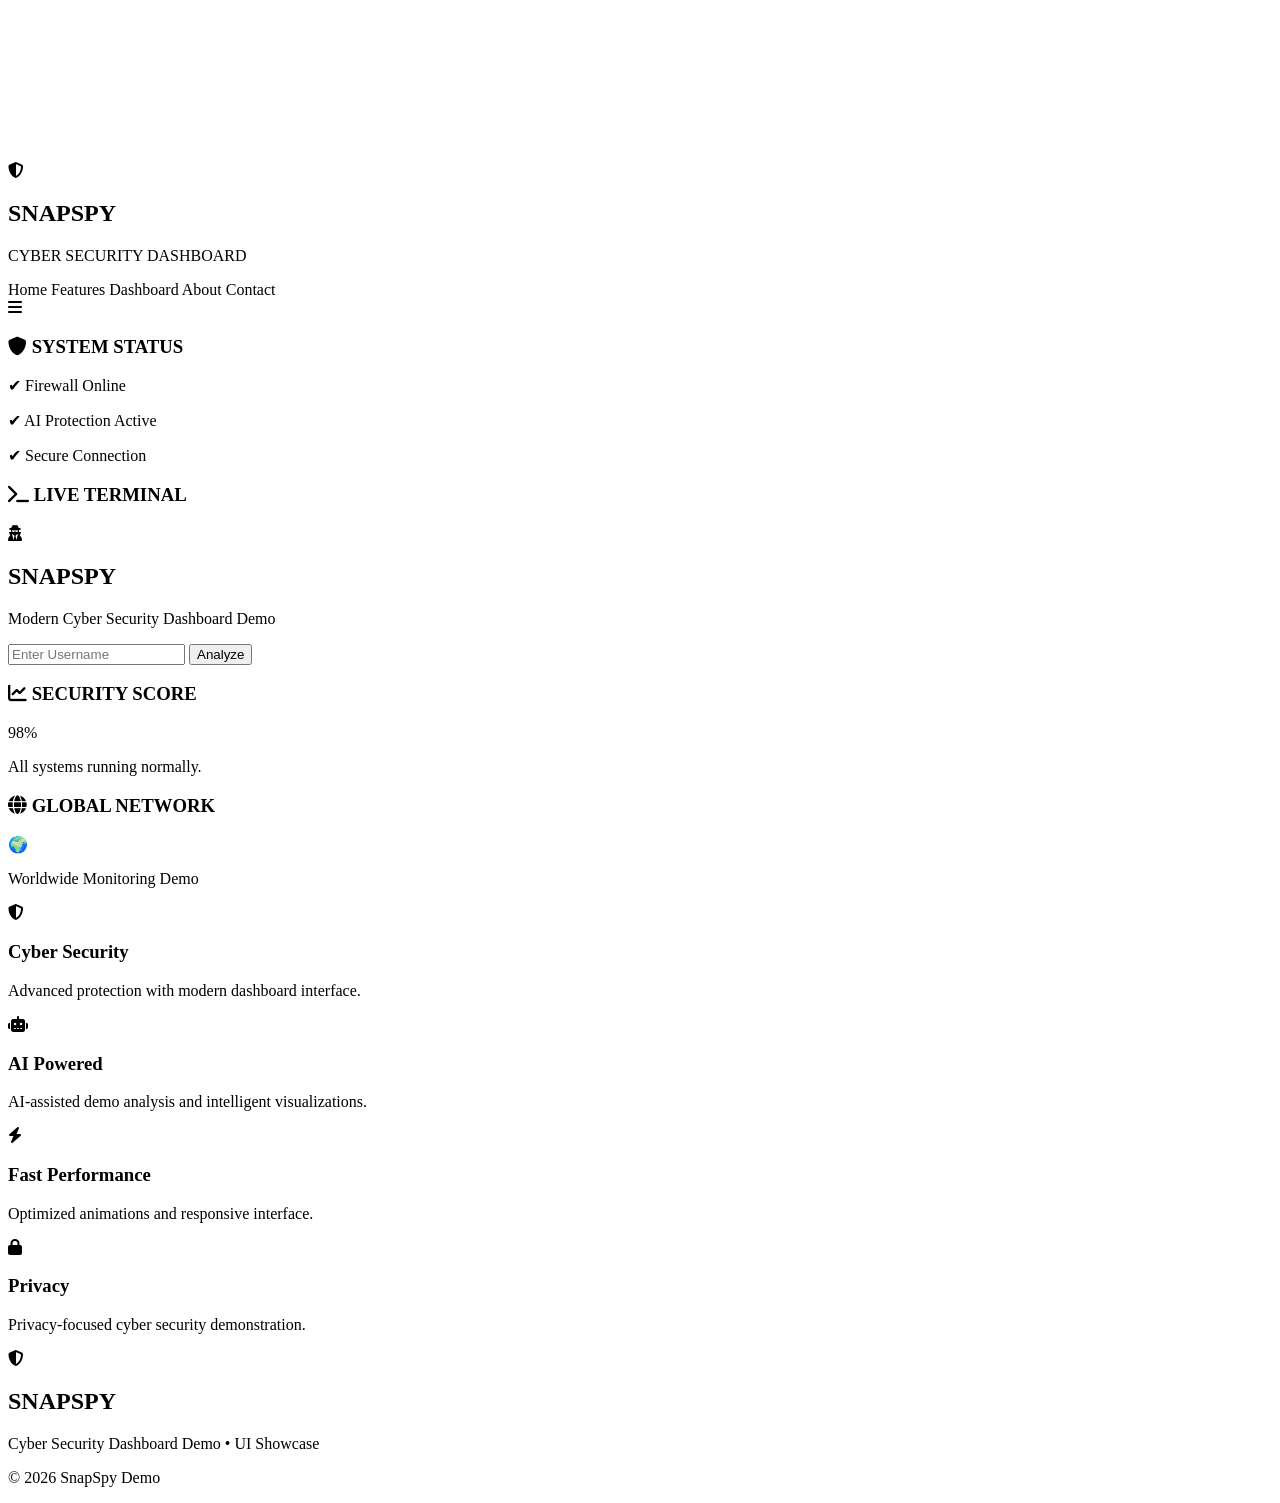
==== index.html @ 60fb2ad3 "Create index.html" ====
<!DOCTYPE html>
<html lang="en">

<head>

<meta charset="UTF-8">

<meta name="viewport" content="width=device-width, initial-scale=1.0">

<title>SnapSpy V7 | Cyber Security Dashboard</title>

<link rel="preconnect" href="https://fonts.googleapis.com">

<link rel="preconnect" href="https://fonts.gstatic.com" crossorigin>

<link href="https://fonts.googleapis.com/css2?family=Orbitron:wght@400;700;900&family=Poppins:wght@300;400;500;600;700&display=swap" rel="stylesheet">

<link rel="stylesheet" href="css/style.css">

<link rel="stylesheet"
href="https://cdnjs.cloudflare.com/ajax/libs/font-awesome/6.5.2/css/all.min.css">

</head>

<body>

<!-- Matrix Background -->

<canvas id="matrix"></canvas>

<div class="overlay"></div>

<!-- Header -->

<header>

<div class="logo">

<div class="logo-circle">

<i class="fa-solid fa-shield-halved"></i>

</div>

<div>

<h2>SNAP<span>SPY</span></h2>

<p>CYBER SECURITY DASHBOARD</p>

</div>

</div>

<nav>

<a class="active">Home</a>

<a>Features</a>

<a>Dashboard</a>

<a>About</a>

<a>Contact</a>

</nav>

<div class="menu">

<i class="fa-solid fa-bars"></i>

</div>

</header>

<!-- Hero -->

<section class="hero">

<div class="left-panel">

<div class="panel">

<h3><i class="fa-solid fa-shield"></i> SYSTEM STATUS</h3>

<p>✔ Firewall Online</p>

<p>✔ AI Protection Active</p>

<p>✔ Secure Connection</p>

<div class="progress">

<div class="bar"></div>

</div>

</div>

<div class="panel">

<h3><i class="fa-solid fa-terminal"></i> LIVE TERMINAL</h3>

<pre id="terminalText"></pre>

</div>

</div>

<div class="center-panel">

<div class="hacker-circle">

<i class="fa-solid fa-user-secret"></i>

</div>

<h1>SNAP<span>SPY</span></h1>

<p>Modern Cyber Security Dashboard Demo</p>

<div class="search-box">

<input
type="text"
id="username"
placeholder="Enter Username">

<button id="analyze">

Analyze

</button>

</div>
<div class="right-panel">

<div class="panel">

<h3><i class="fa-solid fa-chart-line"></i> SECURITY SCORE</h3>

<div class="score">98%</div>

<p>All systems running normally.</p>

</div>

<div class="panel">

<h3><i class="fa-solid fa-globe"></i> GLOBAL NETWORK</h3>

<div class="globe">

🌍

</div>

<p>Worldwide Monitoring Demo</p>

</div>

</div>

</section>

<section class="features">

<div class="card">

<i class="fa-solid fa-shield-halved"></i>

<h3>Cyber Security</h3>

<p>Advanced protection with modern dashboard interface.</p>

</div>

<div class="card">

<i class="fa-solid fa-robot"></i>

<h3>AI Powered</h3>

<p>AI-assisted demo analysis and intelligent visualizations.</p>

</div>

<div class="card">

<i class="fa-solid fa-bolt"></i>

<h3>Fast Performance</h3>

<p>Optimized animations and responsive interface.</p>

</div>

<div class="card">

<i class="fa-solid fa-lock"></i>

<h3>Privacy</h3>

<p>Privacy-focused cyber security demonstration.</p>

</div>

</section>

<footer>

<div class="footer-logo">

<i class="fa-solid fa-shield-halved"></i>

<h2>SNAP<span>SPY</span></h2>

</div>

<p>

Cyber Security Dashboard Demo • UI Showcase

</p>

<p>

© 2026 SnapSpy Demo

</p>

</footer>

<script src="js/app.js"></script>

</body>

</html>
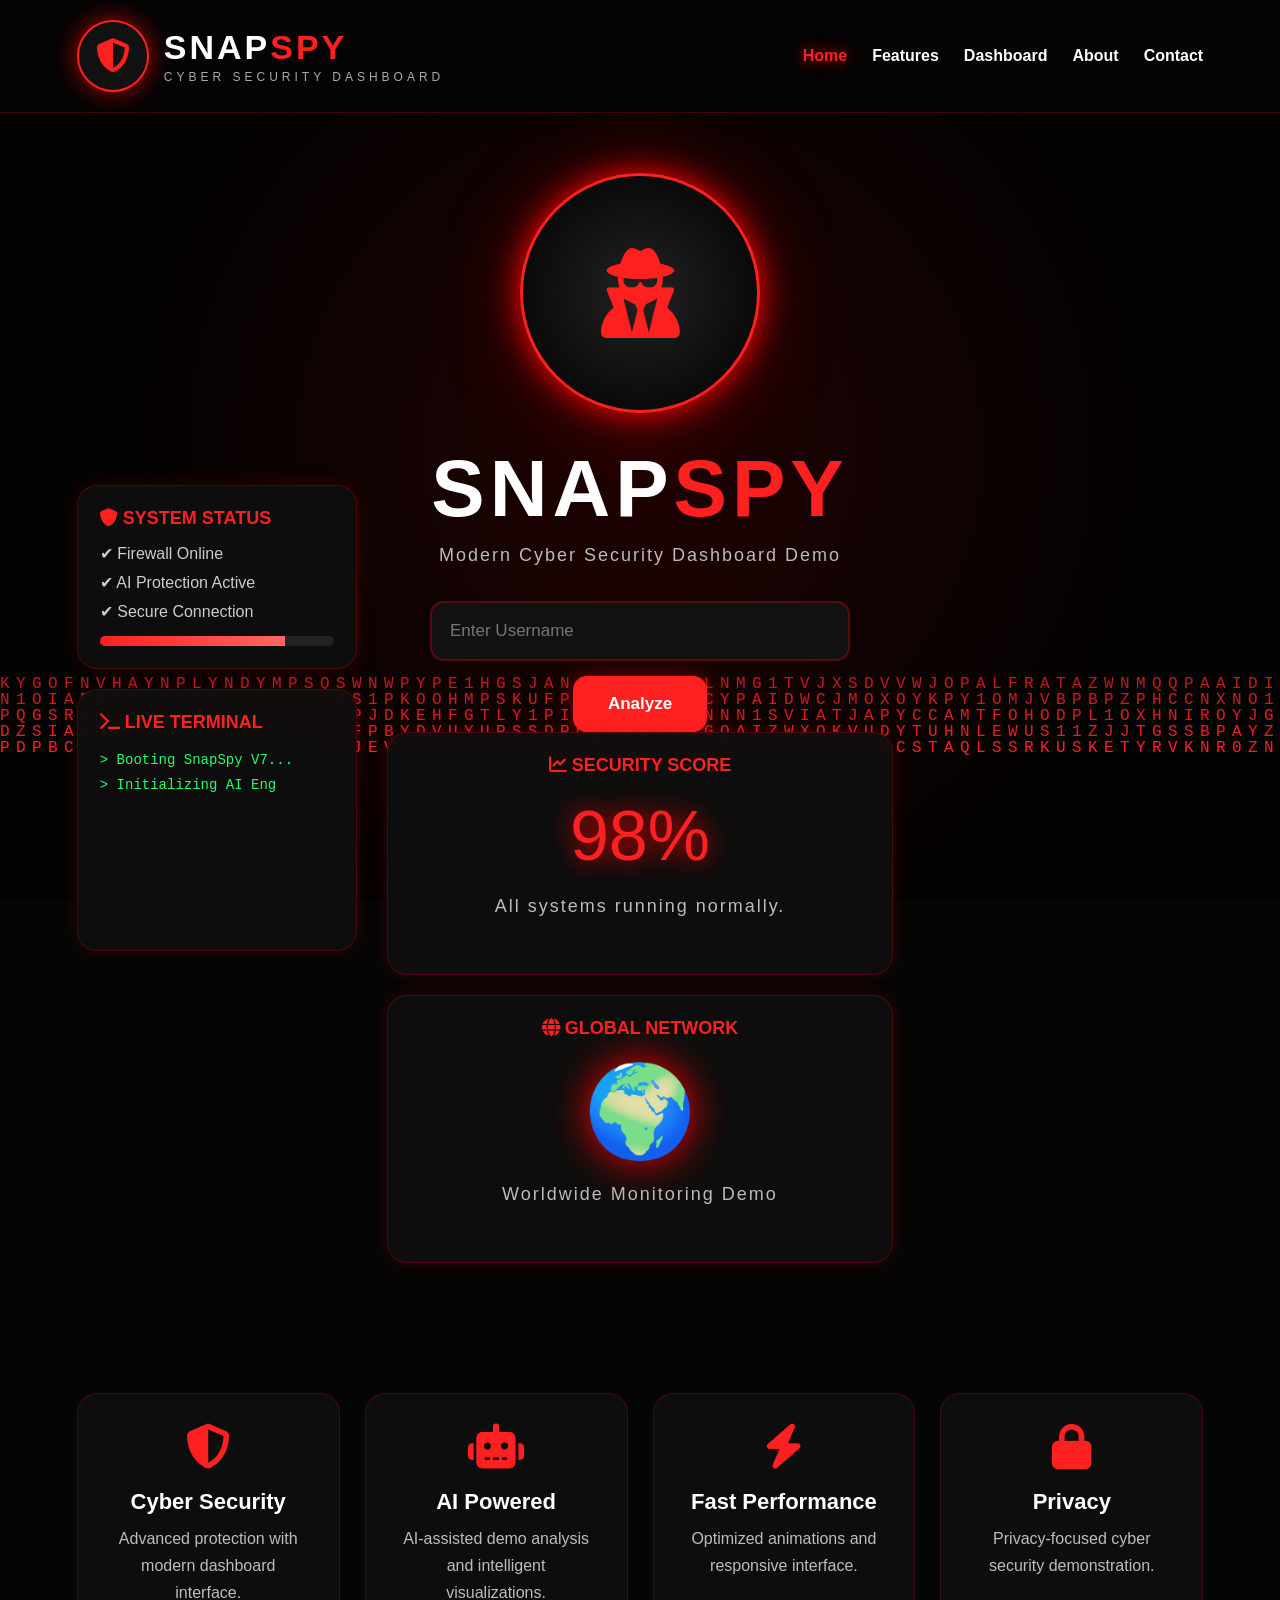
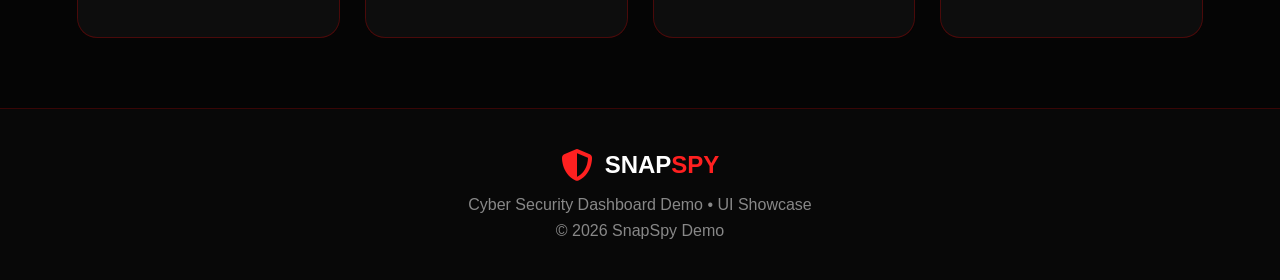
==== commit a0ba6ab9: "Update index.html" ====
--- a/index.html
+++ b/index.html
@@ -2,7 +2,8 @@
 <html lang="en">
 
 <head>
-
+<script async src="https://pagead2.googlesyndication.com/pagead/js/adsbygoogle.js?client=ca-pub-1220937840946621"
+     crossorigin="anonymous"></script>
 <meta charset="UTF-8">
 
 <meta name="viewport" content="width=device-width, initial-scale=1.0">
--- a/css/style.css
+++ b/css/style.css
@@ -0,0 +1,713 @@
+/* =====================================
+   SNAPSPY V7
+   CYBER SECURITY THEME
+===================================== */
+
+*{
+margin:0;
+padding:0;
+box-sizing:border-box;
+}
+
+html{
+scroll-behavior:smooth;
+}
+
+body{
+
+font-family:'Poppins',sans-serif;
+
+background:#050505;
+
+color:#fff;
+
+overflow-x:hidden;
+
+position:relative;
+
+}
+
+/* MATRIX */
+
+#matrix{
+
+position:fixed;
+
+top:0;
+left:0;
+
+width:100%;
+height:100%;
+
+z-index:-3;
+
+}
+
+/* RED OVERLAY */
+
+.overlay{
+
+position:fixed;
+
+inset:0;
+
+background:
+radial-gradient(circle at center,
+rgba(255,0,0,.12),
+transparent 70%);
+
+z-index:-2;
+
+}
+
+/* HEADER */
+
+header{
+
+display:flex;
+
+justify-content:space-between;
+
+align-items:center;
+
+padding:20px 6%;
+
+position:sticky;
+
+top:0;
+
+background:rgba(5,5,5,.92);
+
+backdrop-filter:blur(15px);
+
+border-bottom:1px solid rgba(255,0,0,.25);
+
+z-index:999;
+
+}
+
+/* LOGO */
+
+.logo{
+
+display:flex;
+
+align-items:center;
+
+gap:15px;
+
+}
+
+.logo-circle{
+
+width:72px;
+
+height:72px;
+
+border-radius:50%;
+
+display:flex;
+
+justify-content:center;
+
+align-items:center;
+
+background:#111;
+
+border:2px solid #ff2020;
+
+color:#ff2020;
+
+font-size:34px;
+
+box-shadow:
+0 0 25px rgba(255,0,0,.7);
+
+animation:pulse 2s infinite;
+
+}
+
+@keyframes pulse{
+
+50%{
+
+transform:scale(1.08);
+
+box-shadow:
+0 0 40px rgba(255,0,0,1);
+
+}
+
+}
+
+.logo h2{
+
+font-family:'Orbitron',sans-serif;
+
+font-size:34px;
+
+letter-spacing:3px;
+
+}
+
+.logo span{
+
+color:#ff2020;
+
+}
+
+.logo p{
+
+font-size:12px;
+
+letter-spacing:4px;
+
+color:#aaa;
+
+margin-top:3px;
+
+}
+
+/* NAVIGATION */
+
+nav{
+
+display:flex;
+
+gap:25px;
+
+}
+
+nav a{
+
+color:#fff;
+
+text-decoration:none;
+
+font-weight:600;
+
+transition:.3s;
+
+cursor:pointer;
+
+}
+
+nav a:hover,
+nav .active{
+
+color:#ff2020;
+
+text-shadow:0 0 15px red;
+
+}
+
+.menu{
+
+display:none;
+
+font-size:30px;
+
+color:#ff2020;
+
+cursor:pointer;
+
+}
+/* =====================================
+   HERO SECTION
+===================================== */
+
+.hero{
+
+display:grid;
+
+grid-template-columns:280px 1fr 280px;
+
+gap:30px;
+
+padding:60px 6%;
+
+align-items:center;
+
+min-height:90vh;
+
+}
+
+.left-panel,
+.right-panel{
+
+display:flex;
+
+flex-direction:column;
+
+gap:20px;
+
+}
+
+.panel{
+
+background:rgba(15,15,15,.9);
+
+border:1px solid rgba(255,0,0,.25);
+
+border-radius:20px;
+
+padding:22px;
+
+backdrop-filter:blur(15px);
+
+box-shadow:0 0 20px rgba(255,0,0,.15);
+
+transition:.35s;
+
+}
+
+.panel:hover{
+
+transform:translateY(-6px);
+
+border-color:#ff2020;
+
+box-shadow:0 0 30px rgba(255,0,0,.45);
+
+}
+
+.panel h3{
+
+font-family:'Orbitron',sans-serif;
+
+font-size:18px;
+
+color:#ff2020;
+
+margin-bottom:15px;
+
+}
+
+.panel p{
+
+margin:10px 0;
+
+color:#ccc;
+
+}
+
+/* CENTER */
+
+.center-panel{
+
+text-align:center;
+
+}
+
+.hacker-circle{
+
+width:240px;
+
+height:240px;
+
+margin:0 auto 30px;
+
+border-radius:50%;
+
+display:flex;
+
+justify-content:center;
+
+align-items:center;
+
+background:radial-gradient(circle,#222,#000);
+
+border:3px solid #ff2020;
+
+font-size:90px;
+
+color:#ff2020;
+
+box-shadow:
+0 0 30px red,
+0 0 80px rgba(255,0,0,.35);
+
+animation:rotateGlow 6s linear infinite;
+
+}
+
+@keyframes rotateGlow{
+
+50%{
+
+box-shadow:
+0 0 60px red,
+0 0 120px rgba(255,0,0,.45);
+
+}
+
+}
+
+.center-panel h1{
+
+font-family:'Orbitron',sans-serif;
+
+font-size:80px;
+
+letter-spacing:5px;
+
+margin-bottom:10px;
+
+}
+
+.center-panel h1 span{
+
+color:#ff2020;
+
+}
+
+.center-panel p{
+
+font-size:18px;
+
+color:#bbb;
+
+margin-bottom:35px;
+
+letter-spacing:2px;
+
+}
+
+/* SEARCH */
+
+.search-box{
+
+display:flex;
+
+justify-content:center;
+
+gap:15px;
+
+flex-wrap:wrap;
+
+}
+
+.search-box input{
+
+width:420px;
+
+max-width:100%;
+
+padding:18px;
+
+background:#111;
+
+border:2px solid rgba(255,0,0,.3);
+
+border-radius:14px;
+
+color:#fff;
+
+font-size:17px;
+
+outline:none;
+
+transition:.3s;
+
+}
+
+.search-box input:focus{
+
+border-color:#ff2020;
+
+box-shadow:0 0 20px rgba(255,0,0,.4);
+
+}
+
+.search-box button{
+
+padding:18px 35px;
+
+background:#ff2020;
+
+border:none;
+
+border-radius:14px;
+
+color:#fff;
+
+font-size:17px;
+
+font-weight:bold;
+
+cursor:pointer;
+
+transition:.3s;
+
+box-shadow:0 0 20px rgba(255,0,0,.4);
+
+}
+
+.search-box button:hover{
+
+transform:translateY(-4px);
+
+box-shadow:0 0 35px red;
+
+}
+
+/* PROGRESS */
+
+.progress{
+
+height:10px;
+
+background:#222;
+
+border-radius:30px;
+
+overflow:hidden;
+
+margin-top:15px;
+
+}
+
+.bar{
+
+width:90%;
+
+height:100%;
+
+background:linear-gradient(90deg,#ff2020,#ff6666);
+
+animation:progress 3s infinite alternate;
+
+}
+
+@keyframes progress{
+
+from{width:65%;}
+
+to{width:95%;}
+
+}
+/* =====================================
+   FEATURES
+===================================== */
+
+.features{
+padding:70px 6%;
+display:grid;
+grid-template-columns:repeat(auto-fit,minmax(240px,1fr));
+gap:25px;
+}
+
+.card{
+background:rgba(15,15,15,.92);
+border:1px solid rgba(255,0,0,.25);
+border-radius:20px;
+padding:30px;
+text-align:center;
+transition:.35s;
+backdrop-filter:blur(10px);
+}
+
+.card:hover{
+transform:translateY(-8px);
+border-color:#ff2020;
+box-shadow:0 0 35px rgba(255,0,0,.45);
+}
+
+.card i{
+font-size:45px;
+color:#ff2020;
+margin-bottom:20px;
+}
+
+.card h3{
+font-family:'Orbitron',sans-serif;
+margin-bottom:10px;
+font-size:22px;
+}
+
+.card p{
+color:#bdbdbd;
+line-height:1.7;
+}
+
+/* =====================================
+   SCORE
+===================================== */
+
+.score{
+font-size:70px;
+font-family:'Orbitron',sans-serif;
+color:#ff2020;
+text-align:center;
+margin:20px 0;
+text-shadow:0 0 25px red;
+}
+
+/* =====================================
+   GLOBE
+===================================== */
+
+.globe{
+font-size:90px;
+text-align:center;
+margin:20px 0;
+animation:spin 12s linear infinite;
+filter:drop-shadow(0 0 20px red);
+}
+
+@keyframes spin{
+
+from{
+transform:rotate(0deg);
+}
+
+to{
+transform:rotate(360deg);
+}
+
+}
+
+/* =====================================
+   TERMINAL
+===================================== */
+
+#terminalText{
+
+min-height:180px;
+
+font-family:monospace;
+
+color:#22ff66;
+
+font-size:14px;
+
+line-height:1.8;
+
+white-space:pre-wrap;
+
+}
+
+/* =====================================
+   FOOTER
+===================================== */
+
+footer{
+
+padding:40px 20px;
+
+text-align:center;
+
+border-top:1px solid rgba(255,0,0,.2);
+
+background:#080808;
+
+}
+
+.footer-logo{
+
+display:flex;
+
+justify-content:center;
+
+align-items:center;
+
+gap:12px;
+
+margin-bottom:15px;
+
+}
+
+.footer-logo i{
+
+font-size:32px;
+
+color:#ff2020;
+
+}
+
+.footer-logo h2{
+
+font-family:'Orbitron',sans-serif;
+
+}
+
+.footer-logo span{
+
+color:#ff2020;
+
+}
+
+footer p{
+
+color:#888;
+
+margin-top:8px;
+
+}
+
+/* =====================================
+   MOBILE
+===================================== */
+
+@media(max-width:900px){
+
+header{
+
+flex-direction:column;
+
+gap:20px;
+
+}
+
+nav{
+
+flex-wrap:wrap;
+
+justify-content:center;
+
+}
+
+.hero{
+
+grid-template-columns:1fr;
+
+padding:30px 20px;
+
+}
+
+.center-panel h1{
+
+font-size:46px;
+
+}
+
+.hacker-circle{
+
+width:180px;
+
+height:180px;
+
+font-size:70px;
+
+}
+
+.search-box{
+
+flex-direction:column;
+
+}
+
+.search-box input,
+.search-box button{
+
+width:100%;
+
+}
+
+.features{
+
+grid-template-columns:1fr;
+
+}
+
+}
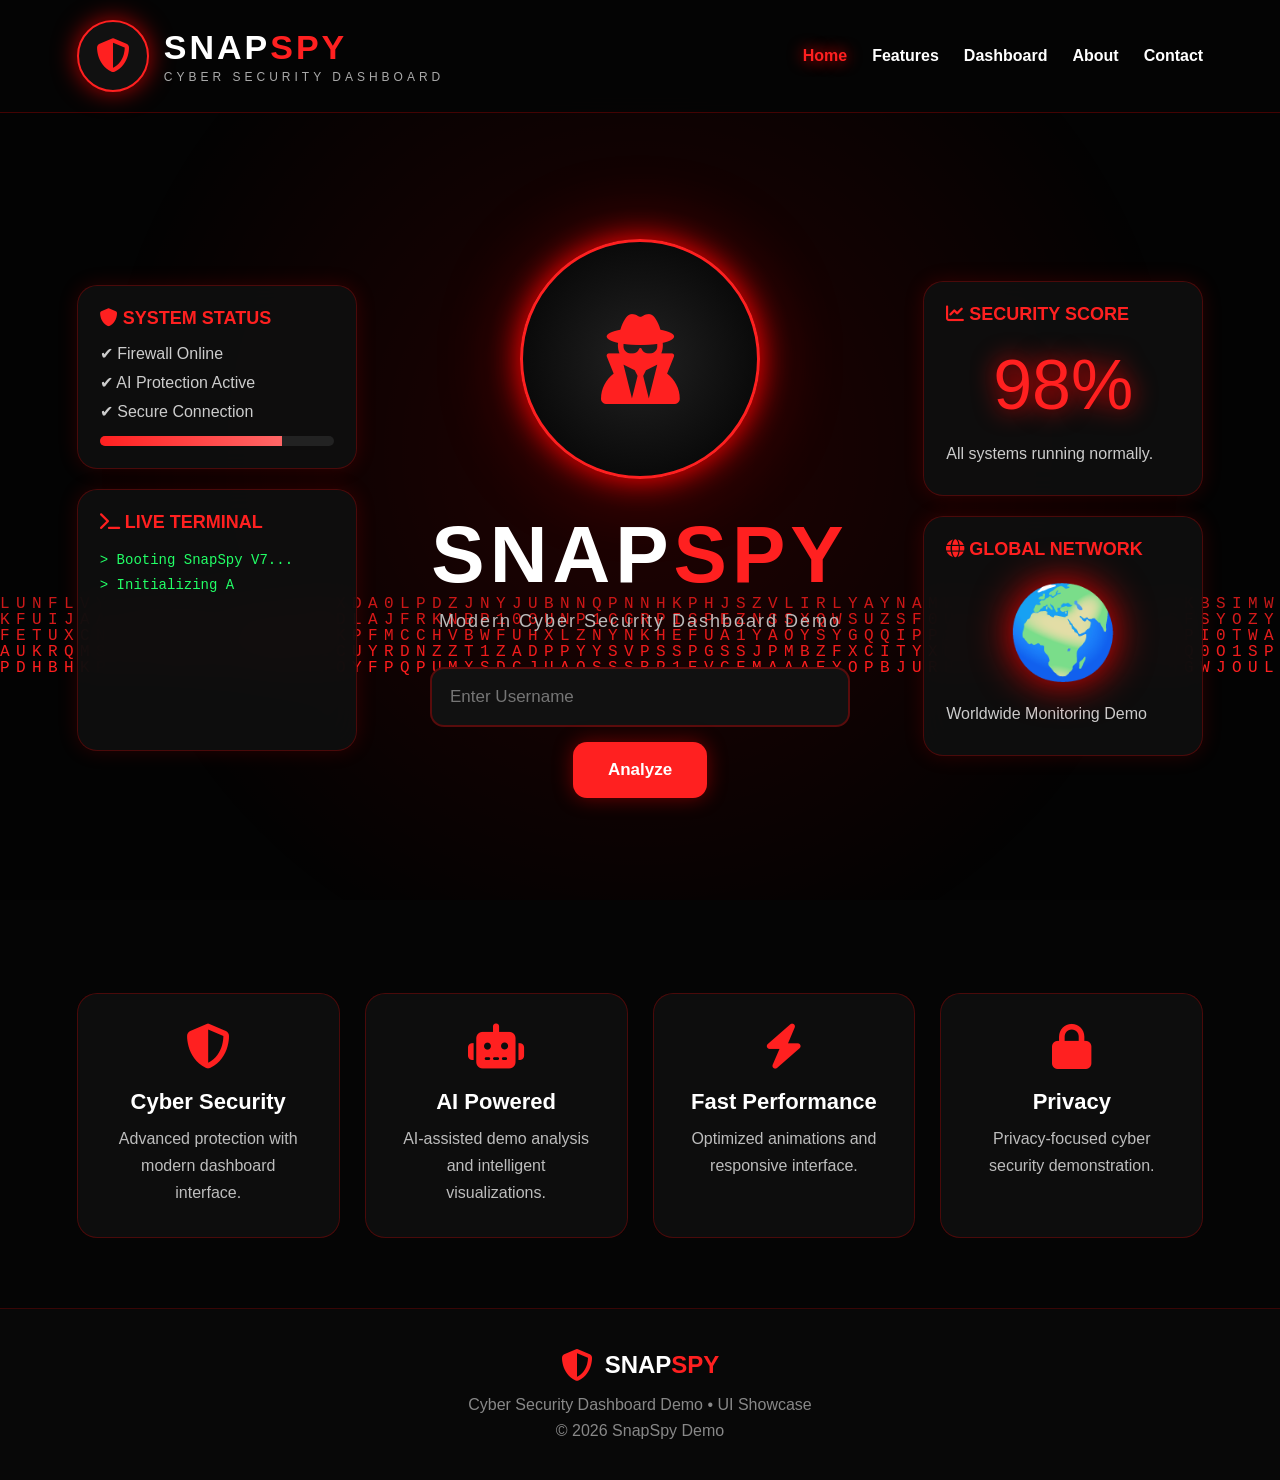
==== commit 576a3b73: "Update index.html" ====
--- a/index.html
+++ b/index.html
@@ -129,14 +129,14 @@
 placeholder="Enter Username">
 
 <button id="analyze">
-
 Analyze
-
 </button>
 
 </div>
+
+</div> <!-- center-panel closed -->
+
 <div class="right-panel">
-
 <div class="panel">
 
 <h3><i class="fa-solid fa-chart-line"></i> SECURITY SCORE</h3>
